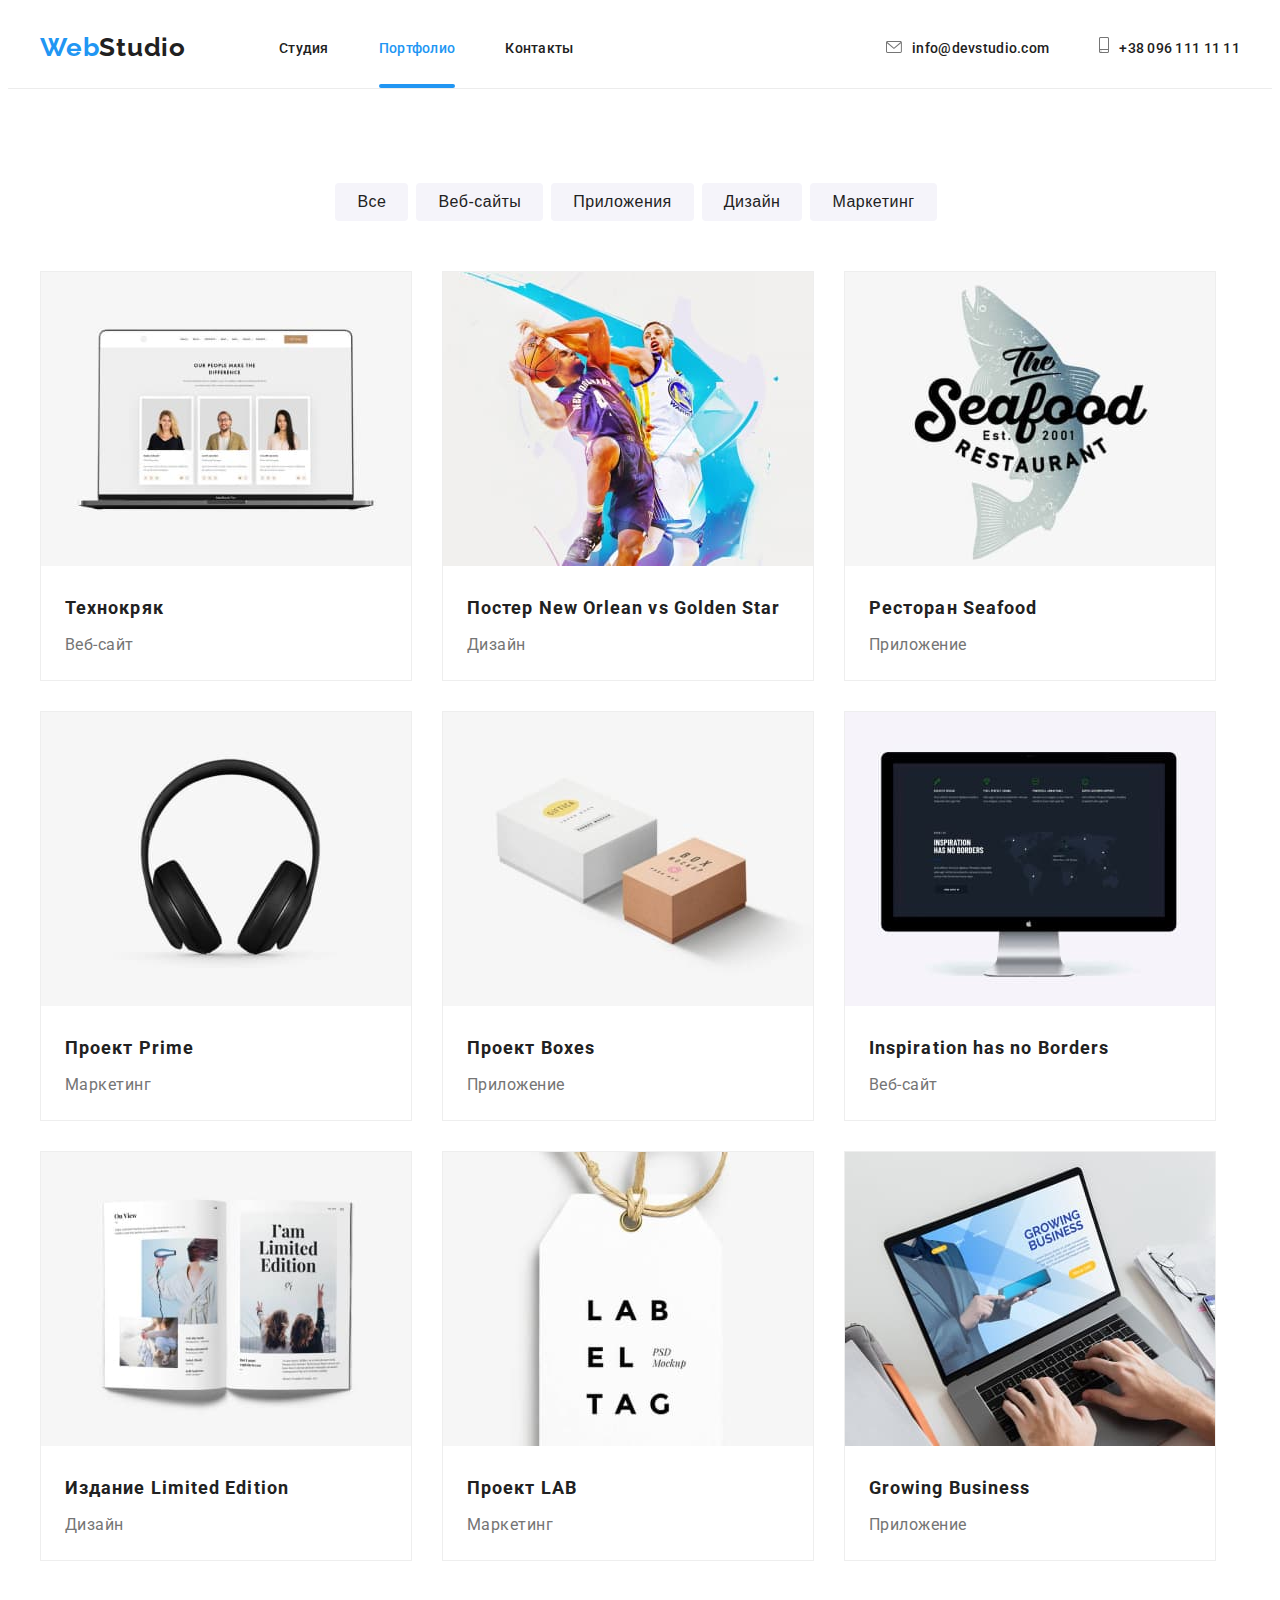
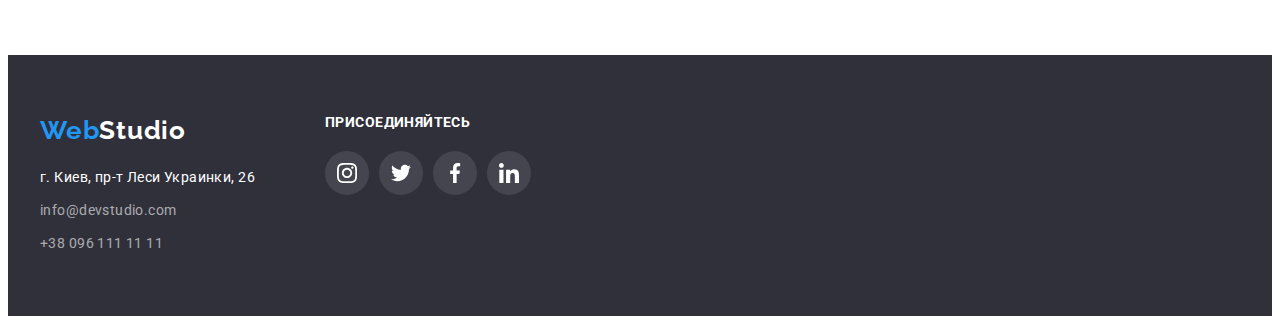
==== portfolio.html @ 15e33cc5 "homework-06" ====
<!DOCTYPE html>
<html lang="ru">

<head>
    <meta charset="UTF-8">
    <meta http-equiv="X-UA-Compatible" content="IE=edge">
    <meta name="viewport" content="width=device-width, initial-scale=1.0">
    <title>Document</title>
    <link rel="preconnect" href="https://fonts.googleapis.com">
    <link rel="preconnect" href="https://fonts.gstatic.com" crossorigin>
    <link href="https://fonts.googleapis.com/css2?family=Raleway:wght@700&family=Roboto:wght@400;500;900&display=swap"
        rel="stylesheet">
    <link rel="stylesheet" href="https://cdnjs.cloudflare.com/ajax/libs/modern-normalize/1.1.0/modern-normalize.min.css"
        integrity="sha512-wpPYUAdjBVSE4KJnH1VR1HeZfpl1ub8YT/NKx4PuQ5NmX2tKuGu6U/JRp5y+Y8XG2tV+wKQpNHVUX03MfMFn9Q=="
        crossorigin="anonymous" referrerpolicy="no-referrer" />
    <link rel="stylesheet" href="./css/styles.css">
</head>

<body>
    <header class="header">
        <div class="container header-container">
            <nav class="header-nav">
                <a class="link header-logo" lang="en" href="./"><span class="logo-accent">Web</span>Studio</a>
                <ul class="list header-list">
                    <li class="header-item"><a class="link header-link" href="./index.html">Студия</a></li>
                    <li class="header-item"><a class="link header-link current" href="./portfolio.html">Портфолио</a></li>
                    <li class="header-item"><a class="link header-link" href="">Контакты</a></li>
                </ul>
            </nav>
            <div class="header-conect">
    
                <li><a class="link header-link mail" href="mailto:info@devstudio.com"><svg class="header-link-icon"
                            width="16" height="12">
                            <use href="./image/icons.svg#icon-envelope-hover-1"></use>
                        </svg>info@devstudio.com</a></li>
                <li><a class="link header-link" href="tel:+380961111111"><svg class="header-link-icon" width="10"
                            height="16">
                            <use href="./image/icons.svg#icon-smartphone-1"></use>
                        </svg>+38 096 111 11 11</a></li>
            </div>
        </div>
    </header>
    <main>
        <section class="button">
            <div class="container">
            <h2 style="display: none;">кнопки</h2>
                <ul class="list list-btn-item">
                    <li><button type="button" class="btn-item">Все</button></li>
                    <li><button type="button" class="btn-item">Веб-сайты</button></li>
                    <li><button type="button" class="btn-item">Приложения</button></li>
                    <li><button type="button" class="btn-item">Дизайн</button></li>
                    <li><button type="button" class="btn-item">Маркетинг</button></li>
                </ul>
            </div>
        </section>
        <section class="box">
            <div class="container">
                <h2 style="display: none;">Наши работы</h2>
                <ul class="list box-list">
                    <li class="box-item">
                        <div class="box-item-wrap"><img src="./image/portfolio1img.jpg" alt="фото компьютера" width="370" height="294">
                        <p class="box-img-text">Технокряк это современная площадка распространения коронавируса.Компании используют эту платформу для цифрового шпионажа и атак на защищённые сервера конкурентов.</p>
                        </div>
                        <h3 class="box-title">Технокряк</h3>
                        <p class="box-text">Веб-сайт</p>
                    </li>
                    <li class="box-item">
                        <div class="box-item-wrap"><img src="./image/portfolio2img.jpg" alt="фото баскетболистов" width="370" height="294">
                        <p class="box-img-text">Lorem, ipsum dolor sit amet consectetur adipisicing elit. Praesentium necessitatibus corrupti aspernatur earum id eveniet voluptates error consequatur cumque unde dolorum reiciendis doloribus</p></div>
                        <h3 class="box-title">Постер New Orlean vs Golden Star</h3>
                        <p class="box-text">Дизайн</p>
                    </li>
                    <li class="box-item">
                        <div class="box-item-wrap"><img src="./image/portfolio3img.jpg" alt="логотип ресторана" width="370" height="294">
                            <p class="box-img-text">Lorem, ipsum dolor sit amet consectetur adipisicing elit. Praesentium necessitatibus
                                corrupti aspernatur earum id eveniet voluptates error consequatur cumque unde dolorum reiciendis doloribus</p>
                        </div>
                        <h3 class="box-title">Ресторан Seafood</h3>
                        <p class="box-text">Приложение</p>
                    </li>
                    <li class="box-item">
                        <div class="box-item-wrap"><img src="./image/portfolio4img.jpg" alt="фото наушников" width="370" height="294">
                            <p class="box-img-text">Lorem, ipsum dolor sit amet consectetur adipisicing elit. Praesentium necessitatibus
                                corrupti aspernatur earum id eveniet voluptates error consequatur cumque unde dolorum reiciendis doloribus</p>
                        </div>
                        <h3 class="box-title">Проект Prime</h3>
                        <p class="box-text">Маркетинг</p>
                    </li>
                    <li class="box-item">
                        <div class="box-item-wrap"><img src="./image/portfolio5img.jpg" alt="фото двух боксов" width="370" height="294">
                        <p class="box-img-text">Lorem, ipsum dolor sit amet consectetur adipisicing elit. Praesentium necessitatibus corrupti aspernatur earum id eveniet voluptates error consequatur cumque unde dolorum reiciendis doloribus</p></div>
                        <h3 class="box-title">Проект Boxes</h3>
                        <p class="box-text">Приложение</p>
                    </li>
                    <li class="box-item">
                        <div class="box-item-wrap"><img src="./image/portfolio6img.jpg" alt="фото баскетболистов" width="370" height="294">
                        <p class="box-img-text">Lorem, ipsum dolor sit amet consectetur adipisicing elit. Praesentium necessitatibus corrupti aspernatur earum id eveniet voluptates error consequatur cumque unde dolorum reiciendis doloribus</p></div>
                        <h3 class="box-title">Inspiration has no Borders</h3>
                        <p class="box-text">Веб-сайт</p>
                    </li>
                    <li class="box-item">
                        <div class="box-item-wrap"><img src="./image/portfolio7img.jpg" alt="фото баскетболистов" width="370" height="294">
                        <p class="box-img-text">Lorem, ipsum dolor sit amet consectetur adipisicing elit. Praesentium necessitatibus corrupti aspernatur earum id eveniet voluptates error consequatur cumque unde dolorum reiciendis doloribus</p></div>
                        <h3  class="box-title">Издание Limited Edition</h3>
                        <p class="box-text">Дизайн</p>
                    </li>
                    <li class="box-item">
                        <div class="box-item-wrap"><img src="./image/portfolio8img.jpg" alt="фото баскетболистов" width="370" height="294">
                        <p class="box-img-text">Lorem, ipsum dolor sit amet consectetur adipisicing elit. Praesentium necessitatibus corrupti aspernatur earum id eveniet voluptates error consequatur cumque unde dolorum reiciendis doloribus</p></div>
                        <h3 class="box-title">Проект LAB</h3>
                        <p class="box-text">Маркетинг</p>
                    </li>
                    <li class="box-item">
                        <div class="box-item-wrap"><img src="./image/portfolio9img.jpg" alt="фото баскетболистов" width="370" height="294">
                        <p class="box-img-text">Lorem, ipsum dolor sit amet consectetur adipisicing elit. Praesentium necessitatibus corrupti aspernatur earum id eveniet voluptates error consequatur cumque unde dolorum reiciendis doloribus</p></div>
                        <h3 class="box-title">Growing Business</h3>
                        <p class="box-text">Приложение</p>
                    </li>
                </ul>
            </div>
        </section>
    </main>
    <footer class="footer">
        <div class="footer-general container">
            <div class="footer-right">
                <a class="link footer-logo" lang="en" href="./"><span class="logo-accent">Web</span>Studio</a>
                <address>
                    <ul class="list footer-list">
                        <li class="footer-item">
                            <a class="link footer-address" href="https://goo.gl/maps/C4mNJaZZMFKMusJf6" target="_blank"
                                rel="noopener noreferrer">г. Киев, пр-т Леси Украинки, 26</a>
                        </li>
                        <li class="footer-item">
                            <a class="link footer-link" href="mailto:info@devstudio.com">info@devstudio.com</a>
                        </li>
                        <li class="footer-item">
                            <a class="link footer-link" href="tel:+380961111111">+38 096 111 11 11</a>
                        </li>
                    </ul>
                </address>
            </div>
            <div class="add-icon">
                <h2 class="add">присоединяйтесь</h2>
                <ul class="add-social-list list">
                    <li class="add-social-item">
                        <a href="" class="add-social-link"><svg class="add-social-icon" width="20" height="20">
                                <use href="./image/icons.svg#icon-instagram-2-1"></use>
                            </svg></a>
                    </li>
                    <li class="add-social-item">
                        <a href="" class="add-social-link"><svg class="add-social-icon" width="20" height="20">
                                <use href="./image/icons.svg#icon-twitter-1-1"></use>
                            </svg></a>
                    </li>
                    <li class="add-social-item">
                        <a href="" class="add-social-link"><svg class="add-social-icon" width="20" height="20">
                                <use href="./image/icons.svg#icon-facebook-1-1"></use>
                            </svg></a>
                    </li>
                    <li class="add-social-item">
                        <a href="" class="add-social-link"><svg class="add-social-icon" width="20" height="20">
                                <use href="./image/icons.svg#icon-linkedin-1-1"></use>
                            </svg></a>
                    </li>
                </ul>
            </div>
        </div>
    </footer>
    </body>
    
    </html>
---- css/styles.css ----
:root {
  --header-color: #212121;
  --accent-color: #2196f3;
  --white-title-color: #ffffff;
  --black-title-color: #212121;
  --text-color: #757575;
  --button-color: #f5f4fa;
}

body {
  font-family: "Roboto", sans-serif;
  font-weight: normal;
  letter-spacing: 0.03em;
  color: var(--text-color);
}

p,
h1,
h2,
h3,
h4,
h5,
h6 {
  margin: 0;
}

ul,
ol {
  margin: 0;
  padding: 0;
}

.list {
  list-style: none;
}

.link {
  text-decoration: none;
}

.header-conect {
  list-style: none;
}

address {
  font-style: normal;
}

.button {
  cursor: pointer;
  border: none;
}

.btn-item {
  cursor: pointer;
  border: none;
}

.hero-btn {
  cursor: pointer;
  border: none;
}

element.style {
  display: none;
}

.visually-hidden {
  /* position: absolute;
  white-space: nowrap;
  width: 1px;
  height: 1px;
  overflow: hidden;
  border: 0;
  padding: 0;
  clip: rect(0 0 0 0);
  clip-path: inset(50%);
  margin: -1px; */
}

.container {
  width: 1200px;
  padding-left: 15px;
  padding-right: 15px;
  margin: 0 auto;
  /* outline: 2px solid red; */
}
/*-----------LOGo----------*/

.logo-accent {
  font-family: "Raleway", sans-serif;
  font-style: normal;
  font-weight: bold;
  font-size: 26px;
  line-height: 1.19;
  letter-spacing: 0.03em;
  color: var(--accent-color);
}
/* -----------------heder logo---------------- */
.header-logo {
  font-family: "Raleway", sans-serif;
  font-style: normal;
  font-weight: bold;
  font-size: 26px;
  line-height: 1.19;
  letter-spacing: 0.03em;
  color: var(--header-color);
  margin-right: 93px;
}

/*--------header-link-------------*/
.header {
  background: #ffffff;
  padding-top: 24px;
  padding-bottom: 25px;
  border-bottom: 1px solid #ececec;
}

.header-container {
  display: flex;
  align-items: center;
}

.header-nav {
  display: flex;
  align-items: center;
}
.header-list {
  display: flex;
  align-items: center;
}
.header-item {
  margin-right: 50px;
}

.header-conect {
  display: flex;
  align-items: center;
  margin-left: auto;
}

.header-link {
  font-weight: 500;
  font-size: 14px;
  line-height: 1.14;
  letter-spacing: 0.02em;
  color: var(--header-color);
  transition-property: color;
  transition-duration: 250ms;
  transition-timing-function: cubic-bezier(0.4, 0, 0.2, 1);
}

.header-link-icon {
  margin-right: 10px;
  fill: #757575;
  align-items: center;
  transition-property: fill;
  transition-duration: 250ms;
  transition-timing-function: cubic-bezier(0.4, 0, 0.2, 1);
}

.header-link-icon:hover,
.header-link-icon:focus {
  fill: var(--accent-color);
}

.mail {
  margin-right: 50px;
}

.header-link:hover,
.header-link:focus {
  color: var(--accent-color);
}

.header-link:hover .header-link-icon,
.header-link:focus .header-link-icon {
  fill: var(--accent-color);
}

.header-list .link .current {
  color: var(--accent-color);
}

.current {
  color: var(--accent-color);
  position: relative;
}

.current::after {
  content: "";
  width: 100%;
  height: 4px;
  background: #2196f3;
  border-radius: 2px;
  position: absolute;
  left: 0;
  bottom: -32.5px;
}

/*-------------HERo-------------*/

.hero {
  background-color: #2f303a;
  padding-top: 200px;
  padding-bottom: 200px;
  max-width: 1600px;
  height: 600px;
  margin: 0 auto;
  background-image: linear-gradient(
      rgba(47, 48, 58, 0.4),
      rgba(47, 48, 58, 0.4)
    ),
    url("../image/herogb.jpg");
  background-repeat: no-repeat;
  background-position: cover;
  background-size: cover;
}

.hero-title {
  font-weight: 900;
  font-size: 44px;
  line-height: 1.36;
  text-align: center;
  letter-spacing: 0.06em;
  text-transform: uppercase;
  color: #ffffff;
  margin-bottom: 30px;
}

.hero-btn {
  font-weight: 700;
  font-size: 16px;
  line-height: 1.87;
  display: flex;
  align-items: center;
  text-align: center;
  justify-content: center;
  letter-spacing: 0.06em;
  color: #ffffff;
  margin-left: auto;
  margin-right: auto;
  padding: 10px 32px;
  text-align: center;
}

.hero-btn {
  background: var(--accent-color);
  border-radius: 4px;
}

/*-------------about-------------*/

.about {
  padding-top: 94px;
  padding-bottom: 94px;
}

.about-title {
  font-weight: 700;
  font-size: 14px;
  line-height: 1.14;
  letter-spacing: 0.03em;
  text-transform: uppercase;
  color: var(--header-color);
  margin-bottom: 10px;
}

.about-after-title {
  font-weight: 400;
  font-size: 14px;
  line-height: 1.71;
  letter-spacing: 0.03em;
  color: var(--text-color);
}

.about-list {
  display: flex;
}

.about-item-list {
  width: 270px;
  height: 120px;
  background-color: #f5f4fa;
  display: flex;
  justify-content: center;
  align-items: center;
  border-radius: 4%;
  margin-bottom: 30px;
}
.about-item {
  width: 270px;
  margin-right: 30px;
  /* margin-bottom: 94px; */
}

.about-item:nth-child(4n) {
  margin-right: 0;
}

/*-------------section-------------*/
.section {
  padding-bottom: 94px;
}

.section-title {
  font-weight: 700;
  font-size: 36px;
  line-height: 1.16;
  text-align: center;
  letter-spacing: 0.03em;
  color: var(--header-color);
  margin-bottom: 50px;
}

.section-list {
  display: flex;
}

.section-item {
  width: 370px;
  margin-right: 30px;
}

.section-item-wrap {
  position: relative;
  height: 294px;
}
.section-item-text {
  position: absolute;
  font-weight: 700;
  font-size: 14px;
  line-height: 1.15;
  text-align: center;
  background: rgba(47, 48, 58, 0.8);
  color: var(--white-title-color);
  padding: 27px;
  text-align: center;
  height: 70px;
  width: 100%;
  bottom: 0;
  text-transform: uppercase;
}
/*-------------aside-------------*/
.aside {
  padding-top: 94px;
  padding-bottom: 94px;
  background: #f5f4fa;
}

.aside-title {
  font-weight: 700;
  font-size: 36px;
  line-height: 1.17;
  text-align: center;
  letter-spacing: 0.03em;
  color: var(--header-color);
  padding-bottom: 50px;
}

.aside-list {
  display: flex;
  width: 270px;
  height: 428px;
}
.aside-social-list {
  display: flex;
  justify-content: center;
}

.aside-social-item + .aside-social-item {
  margin-left: 10px;
}

.aside-icon {
  padding-bottom: 30px;
}

.aside-social-link {
  width: 44px;
  height: 44px;
  background-color: #ffffff;
  display: flex;
  justify-content: center;
  align-items: center;
  border-radius: 50%;
  transition-property: background-color;
  transition-duration: 250ms;
  transition-timing-function: cubic-bezier(0.4, 0, 0.2, 1);
}

.aside-social-icon {
  fill: #afb1b8;
  transition-property: fill;
  transition-duration: 250ms;
  transition-timing-function: cubic-bezier(0.4, 0, 0.2, 1);
}

.aside-social-link:hover,
.aside-social-link:focus {
  background-color: var(--accent-color);
}

.aside-social-link:hover .aside-social-icon,
.aside-social-link:focus .aside-social-icon {
  fill: #ffffff;
}

.aside-after-title {
  font-weight: 500;
  font-size: 16px;
  line-height: 1.19;
  text-align: center;
  letter-spacing: 0.03em;
  color: var(--header-color);
  margin-top: 30px;
  margin-bottom: 10px;
}

.aside-pre-title {
  width: 270px;
  margin-right: 30px;
  background: #ffffff;
  box-shadow: 0px 1px 3px rgba(0, 0, 0, 0.12), 0px 1px 1px rgba(0, 0, 0, 0.14),
    0px 2px 1px rgba(0, 0, 0, 0.2);
  border-radius: 0px 0px 4px 4px;
}

.aside-pre-title:nth-child(4n) {
  margin-right: 0;
}

.aside-text {
  font-weight: 400;
  font-size: 16px;
  line-height: 1.19;
  text-align: center;
  letter-spacing: 0.03em;
  color: var(--text-color);
  padding-bottom: 16px;
}

/* ------------ customer-------------- */
.customers {
  background-color: #ffffff;
  padding-top: 94px;
  padding-bottom: 94px;
}

.customers-title {
  font-family: Roboto;
  font-style: normal;
  font-weight: 700;
  font-size: 36px;
  line-height: 1.16;
  text-align: center;
  color: #212121;
  margin-bottom: 50px;
}

.customers-social-list {
  display: flex;
  justify-content: center;
}

.customers-social-item + .customers-social-item {
  margin-left: 30px;
}

.customers-social-link {
  width: 170px;
  height: 92px;
  background-color: #ffffff;
  display: flex;
  justify-content: center;
  align-items: center;
  border: 1px solid #afb1b8;
  border-radius: 4%;
  transition-property: background-color;
  transition-duration: 250ms;
  transition-timing-function: cubic-bezier(0.4, 0, 0.2, 1);
}

.customers-social-icon {
  fill: #afb1b8;
  transition-property: fill;
  transition-duration: 250ms;
  transition-timing-function: cubic-bezier(0.4, 0, 0.2, 1);
}

.customers-social-link:hover,
.customers-social-link:focus {
  border: 1px solid var(--accent-color);
}

.customers-social-link:hover .customers-social-icon,
.customers-social-link:focus .customers-social-icon {
  fill: var(--accent-color);
}
/*--------------footer--------*/

.footer {
  padding-top: 60px;
  padding-bottom: 60px;
  background: #2f303a;
}

.footer-general {
  display: flex;
}

.footer-logo {
  display: flex;
  font-family: "Raleway", sans-serif;
  font-style: normal;
  font-weight: 700;
  font-size: 26px;
  line-height: 1.19;
  letter-spacing: 0.03em;
  color: var(--white-title-color);
  margin-bottom: 20px;
}

.footer-item {
  margin-bottom: 9px;
}

.footer-item:last-child {
  margin-bottom: 0;
}

.footer-address {
  font-weight: normal;
  font-size: 14px;
  line-height: 1.71;
  letter-spacing: 0.03em;
  color: #ffffff;
  transition-property: color;
  transition-duration: 250ms;
  transition-timing-function: cubic-bezier(0.4, 0, 0.2, 1);
}

.footer-link {
  font-weight: 400;
  font-size: 14px;
  line-height: 1.71;
  letter-spacing: 0.03em;
  color: rgba(255, 255, 255, 0.6);
  transition-property: color;
  transition-duration: 250ms;
  transition-timing-function: cubic-bezier(0.4, 0, 0.2, 1);
}

.logo-accent {
  font-family: "Raleway", sans-serif;
  font-style: normal;
  font-weight: 700;
  font-size: 26px;
  line-height: 1.19;
  letter-spacing: 0.03em;
  color: var(--accent-color);
}

.footer-link:hover,
.footer-link:focus,
.footer-address:hover,
.footer-address:focus {
  color: var(--accent-color);
}

.add {
  font-family: Roboto;
  font-style: normal;
  font-weight: 700;
  font-size: 14px;
  line-height: 1.14;
  letter-spacing: 0.03em;
  color: #ffffff;
}
.add {
  margin-bottom: 20px;
  text-transform: uppercase;
}

.add-icon {
  padding-bottom: 30px;
  margin-left: 70px;
}

.add-social-list {
  display: flex;
}

.add-social-item + .add-social-item {
  margin-left: 10px;
}

.add-social-link {
  width: 44px;
  height: 44px;
  background-color: rgba(255, 255, 255, 0.1);
  display: flex;
  justify-content: center;
  align-items: center;
  border-radius: 50%;
  transition-property: background-color;
  transition-duration: 250ms;
  transition-timing-function: cubic-bezier(0.4, 0, 0.2, 1);
}
.add-social-icon {
  fill: #ffffff;
  transition-property: fill;
  transition-duration: 250ms;
  transition-timing-function: cubic-bezier(0.4, 0, 0.2, 1);
}

.add-social-link:hover,
.add-social-link:focus {
  background-color: var(--accent-color);
}

.add-social-link:hover .add-social-icon,
.add-social-link:focus .add-social-icon {
  fill: #ffffff;
}

/*----------------------portfolio-----------------*/
.button {
  padding-top: 94px;
  padding-bottom: 50px;
}

.btn-item:hover,
.btn-item:focus {
  color: var(--button-color);
  background-color: var(--accent-color);
  box-shadow: 0px 3px 1px rgba(0, 0, 0, 0.1), 0px 1px 2px rgba(0, 0, 0, 0.08),
    0px 2px 2px rgba(0, 0, 0, 0.12);
}

.list-btn-item {
  display: flex;
  justify-content: center;
  margin-left: auto;
  margin-right: auto;
}

.btn-item {
  font-weight: 500;
  font-size: 16px;
  line-height: calc(16 / 26);
  text-align: center;
  letter-spacing: 0.03em;
  color: var(--header-color);
  transition-property: color;
  transition-property: background-color;
  transition-duration: 250ms;
  transition-timing-function: cubic-bezier(0.4, 0, 0.2, 1);
}

.btn-item {
  display: inline-block;
  margin-right: 8px;
  background-color: var(--button-color);
  border-radius: 4px;
  padding: 6px 22px;
  min-width: 73px;
  min-height: 38px;
  justify-content: center;
}

.box {
  padding-bottom: 94px;
}

.box-text {
  font-weight: 400;
  font-size: 16px;
  line-height: 30px;
  letter-spacing: 0.03em;
  color: var(--text-color);
  margin-bottom: 20px;
}
.box-title {
  margin-top: 20px;
  margin-bottom: 4px;
}

.box-title {
  font-weight: 700;
  font-size: 18px;
  line-height: calc(36 / 18);
  letter-spacing: 0.06em;
  color: var(--header-color);
}

.box-list {
  display: flex;
  flex-wrap: wrap;
}

.box-item {
  width: 370px;
  margin-right: 30px;
  margin-bottom: 30px;
  border: 1px solid #eeeeee;
  cursor: pointer;
  transition-property: box-shadow;
  transition-duration: 250ms;
  transition-timing-function: cubic-bezier(0.4, 0, 0.2, 1);
}

.box-item:hover .box-img-text {
  transform: translateY(0);
}

.box-item-wrap {
  position: relative;
  overflow: hidden;
}

.box-img-text {
  position: absolute;
  top: 0;
  left: 0;
  font-weight: 400;
  font-size: 18px;
  line-height: 1.56;
  letter-spacing: 0.03em;
  background: rgba(33, 150, 243, 0.9);
  color: var(--white-title-color);
  padding: 63px 24px;
  height: 100%;
  transform: translateY(101%);
  transition: transform 250ms linear;
}

.box-item:hover,
.box-item:focus {
  box-shadow: 0px 1px 1px rgba(0, 0, 0, 0.12), 0px 4px 4px rgba(0, 0, 0, 0.06),
    1px 4px 6px rgba(0, 0, 0, 0.16);
}

.box-item:nth-child(3n) {
  margin-right: 0;
}

.box-item:nth-last-child(-n + 3) {
  margin-bottom: 0;
}

.box-title {
  margin-left: 24px;
}

.box-text {
  margin-left: 24px;
}

/* -----------backdrop------- */

.backdrop {
  position: fixed;
  top: 0;
  width: 100vw;
  height: 100vh;
  background-color: rgba(0, 0, 0, 0.2);
}

.modal {
  width: 528px;
  height: 581px;
  background-color: #fff;
  border-radius: 4px;
  position: absolute;
  top: 50%;
  left: 50%;
  transform: translate(-50%, -50%);
}

.modal-close {
  width: 30px;
  height: 30px;
  display: flex;
  align-items: center;
  justify-content: center;
  position: absolute;
  top: 8px;
  right: 8px;
  background-color: #ffffff;
  border: 1px solid rgba(0, 0, 0, 0.1);
  border-radius: 50%;
  cursor: pointer;
}

.is-hidden {
  opacity: 0;
  pointer-events: none;
  visibility: hidden;
}
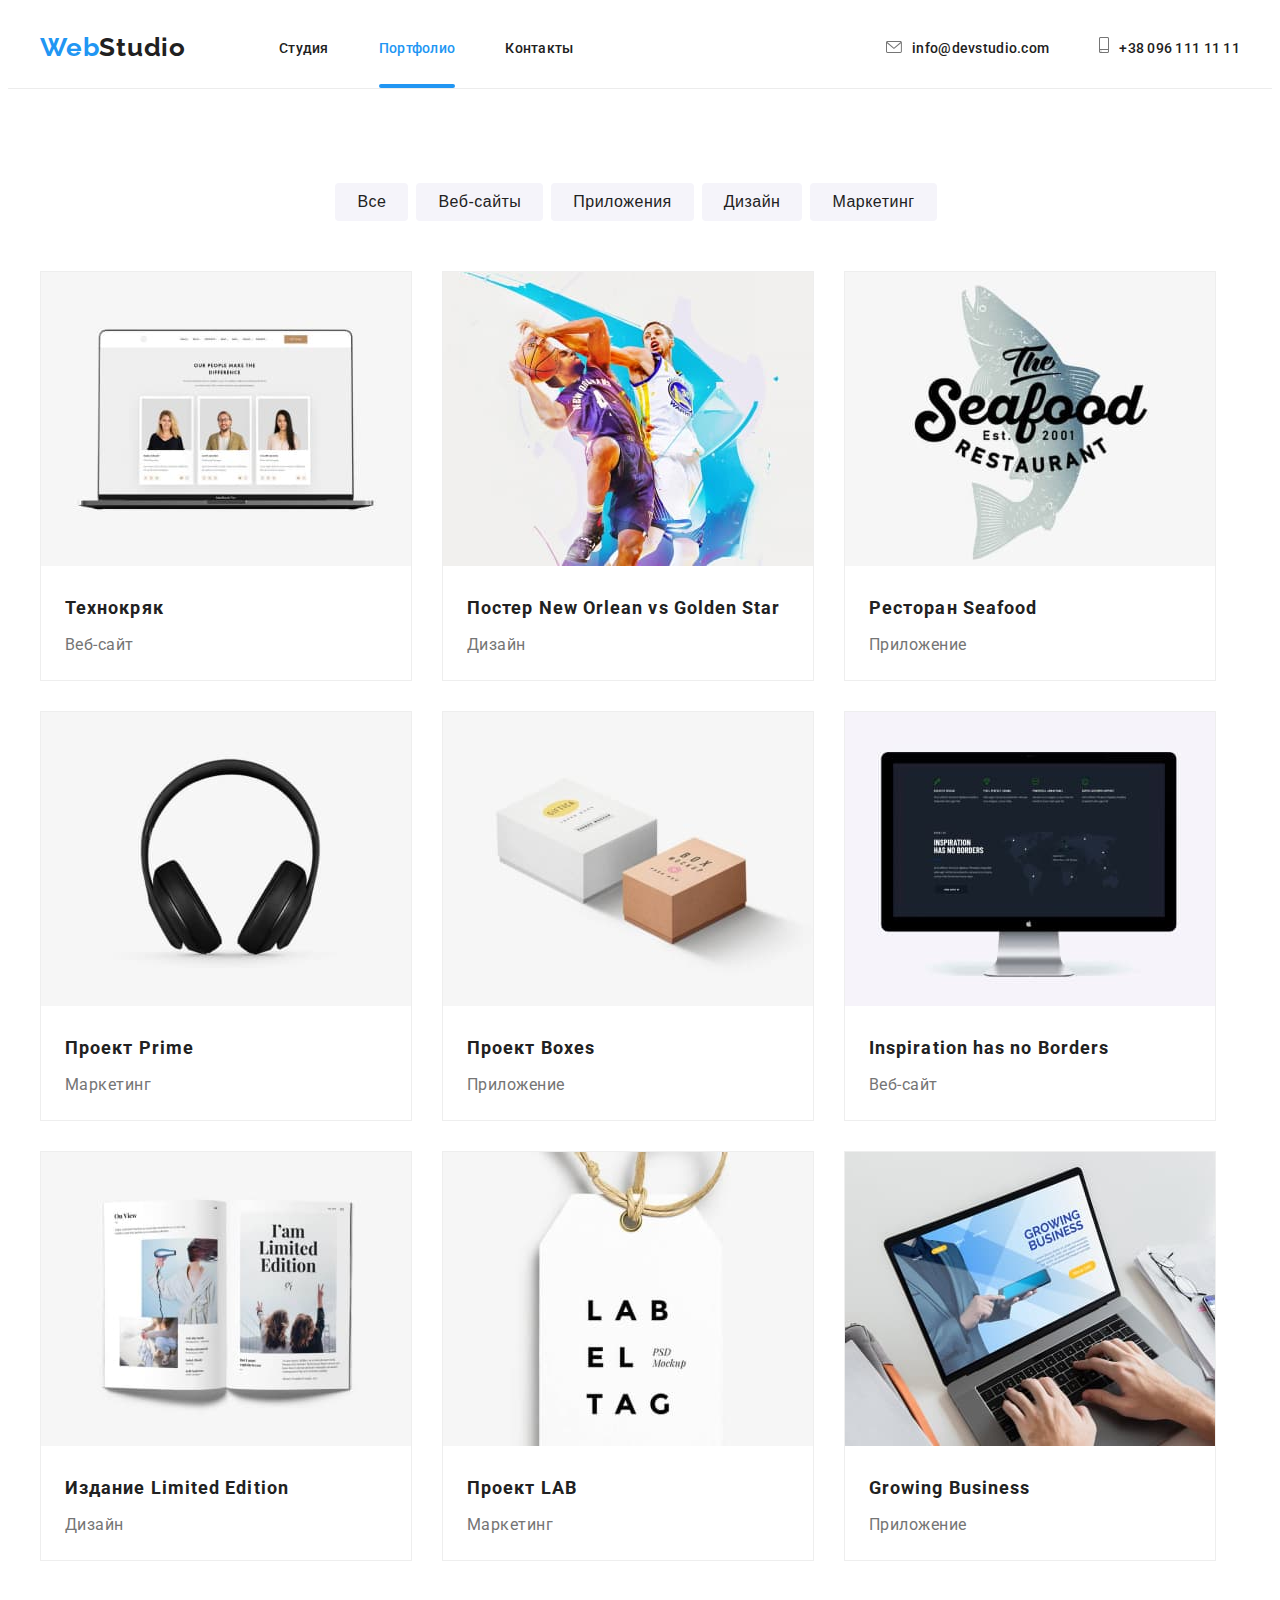
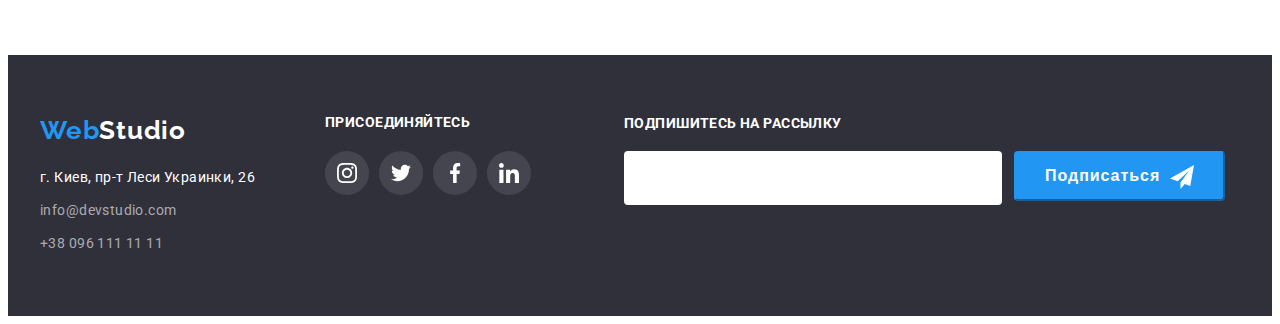
==== commit beaa25c2: "homework 6" ====
--- a/portfolio.html
+++ b/portfolio.html
@@ -120,52 +120,64 @@
             </div>
         </section>
     </main>
-    <footer class="footer">
-        <div class="footer-general container">
-            <div class="footer-right">
-                <a class="link footer-logo" lang="en" href="./"><span class="logo-accent">Web</span>Studio</a>
-                <address>
-                    <ul class="list footer-list">
-                        <li class="footer-item">
-                            <a class="link footer-address" href="https://goo.gl/maps/C4mNJaZZMFKMusJf6" target="_blank"
-                                rel="noopener noreferrer">г. Киев, пр-т Леси Украинки, 26</a>
+        <footer class="footer">
+            <div class="footer-general container">
+                <div class="footer-right">
+                    <a class="link footer-logo" lang="en" href="./"><span class="logo-accent">Web</span>Studio</a>
+                    <address>
+                        <ul class="list footer-list">
+                            <li class="footer-item">
+                                <a class="link footer-address" href="https://goo.gl/maps/C4mNJaZZMFKMusJf6" target="_blank"
+                                    rel="noopener noreferrer">г. Киев, пр-т Леси Украинки, 26</a>
+                            </li>
+                            <li class="footer-item">
+                                <a class="link footer-link" href="mailto:info@devstudio.com">info@devstudio.com</a>
+                            </li>
+                            <li class="footer-item">
+                                <a class="link footer-link" href="tel:+380961111111">+38 096 111 11 11</a>
+                            </li>
+                        </ul>
+                    </address>
+                </div>
+                <div class="add-icon">
+                    <h2 class="add">присоединяйтесь</h2>
+                    <ul class="add-social-list list">
+                        <li class="add-social-item">
+                            <a href="" class="add-social-link"><svg class="add-social-icon" width="20" height="20">
+                                    <use href="./image/icons.svg#icon-instagram-2-1"></use>
+                                </svg></a>
                         </li>
-                        <li class="footer-item">
-                            <a class="link footer-link" href="mailto:info@devstudio.com">info@devstudio.com</a>
+                        <li class="add-social-item">
+                            <a href="" class="add-social-link"><svg class="add-social-icon" width="20" height="20">
+                                    <use href="./image/icons.svg#icon-twitter-1-1"></use>
+                                </svg></a>
                         </li>
-                        <li class="footer-item">
-                            <a class="link footer-link" href="tel:+380961111111">+38 096 111 11 11</a>
+                        <li class="add-social-item">
+                            <a href="" class="add-social-link"><svg class="add-social-icon" width="20" height="20">
+                                    <use href="./image/icons.svg#icon-facebook-1-1"></use>
+                                </svg></a>
+                        </li>
+                        <li class="add-social-item">
+                            <a href="" class="add-social-link"><svg class="add-social-icon" width="20" height="20">
+                                    <use href="./image/icons.svg#icon-linkedin-1-1"></use>
+                                </svg></a>
                         </li>
                     </ul>
-                </address>
+                </div>
+                <div class="footer-subscribe">
+                    <p class="footer-title">Подпишитесь на рассылку</p>
+                    <form>
+                        <div class="footer-form-field">
+                            <input type="email" class="footer-form-input" name="footer-email" placeholder="E-mail" required />
+                            <button type="submit" class="footer-submit-btn">Подписаться<span><svg class="footer-submit-icon"
+                                        width="24" height="24">
+                                        <use href="./image/icons.svg#icon-icon-send-1"></use>
+                                    </svg></span></button>
+                        </div>
+                    </form>
+                </div>
             </div>
-            <div class="add-icon">
-                <h2 class="add">присоединяйтесь</h2>
-                <ul class="add-social-list list">
-                    <li class="add-social-item">
-                        <a href="" class="add-social-link"><svg class="add-social-icon" width="20" height="20">
-                                <use href="./image/icons.svg#icon-instagram-2-1"></use>
-                            </svg></a>
-                    </li>
-                    <li class="add-social-item">
-                        <a href="" class="add-social-link"><svg class="add-social-icon" width="20" height="20">
-                                <use href="./image/icons.svg#icon-twitter-1-1"></use>
-                            </svg></a>
-                    </li>
-                    <li class="add-social-item">
-                        <a href="" class="add-social-link"><svg class="add-social-icon" width="20" height="20">
-                                <use href="./image/icons.svg#icon-facebook-1-1"></use>
-                            </svg></a>
-                    </li>
-                    <li class="add-social-item">
-                        <a href="" class="add-social-link"><svg class="add-social-icon" width="20" height="20">
-                                <use href="./image/icons.svg#icon-linkedin-1-1"></use>
-                            </svg></a>
-                    </li>
-                </ul>
-            </div>
-        </div>
-    </footer>
+        </footer>
     </body>
     
     </html>--- a/css/styles.css
+++ b/css/styles.css
@@ -66,7 +66,7 @@
 }
 
 .visually-hidden {
-  /* position: absolute;
+  position: absolute;
   white-space: nowrap;
   width: 1px;
   height: 1px;
@@ -75,7 +75,7 @@
   padding: 0;
   clip: rect(0 0 0 0);
   clip-path: inset(50%);
-  margin: -1px; */
+  margin: -1px;
 }
 
 .container {
@@ -231,7 +231,7 @@
 .hero-btn {
   font-weight: 700;
   font-size: 16px;
-  line-height: 1.87;
+  line-height: 1.88;
   display: flex;
   align-items: center;
   text-align: center;
@@ -241,7 +241,6 @@
   margin-left: auto;
   margin-right: auto;
   padding: 10px 32px;
-  text-align: center;
 }
 
 .hero-btn {
@@ -622,6 +621,78 @@
 .add-social-link:hover .add-social-icon,
 .add-social-link:focus .add-social-icon {
   fill: #ffffff;
+}
+
+/* ----footer subscribe--------- */
+.footer-subscribe {
+  margin-left: 93px;
+}
+
+.footer-title {
+  font-weight: 700;
+  font-size: 14px;
+  line-height: calc(16 / 14);
+  letter-spacing: 0.03em;
+  text-transform: uppercase;
+  color: #ffffff;
+  margin-bottom: 20px;
+}
+
+.footer-form-input {
+  width: 358px;
+  height: 50px;
+  border: 1px solid rgba(255, 255, 255, 0.3);
+  border-radius: 4px;
+  padding-left: 16px;
+  font-weight: 400;
+  font-size: 16px;
+  line-height: 1.25;
+  letter-spacing: 0.03em;
+  background: tr;
+}
+
+.footer-form-input:hover,
+.footer-form-input:focus {
+  border-color: var(--accent-color);
+}
+
+.footer-form-field {
+  display: flex;
+  justify-content: center;
+}
+
+.footer-form-input::placeholder {
+  color: rgba(255, 255, 255, 0.6);
+}
+
+.footer-submit-btn {
+  display: flex;
+  align-items: center;
+  text-align: center;
+  min-width: 200px;
+  height: 50px;
+  font-weight: 700;
+  font-size: 16px;
+  line-height: 1.88;
+  letter-spacing: 0.06em;
+  color: #ffffff;
+  margin-left: 12px;
+  padding: 10px 29px;
+  border-color: var(--accent-color);
+}
+
+.footer-submit-btn {
+  background: var(--accent-color);
+  border-radius: 4px;
+}
+
+.footer-submit-btn {
+  cursor: pointer;
+}
+
+.footer-submit-icon {
+  margin-left: 10px;
+  margin-top: 12px;
 }
 
 /*----------------------portfolio-----------------*/
@@ -758,7 +829,6 @@
 }
 
 /* -----------backdrop------- */
-
 .backdrop {
   position: fixed;
   top: 0;
@@ -776,6 +846,7 @@
   top: 50%;
   left: 50%;
   transform: translate(-50%, -50%);
+  padding: 40px;
 }
 
 .modal-close {
@@ -790,7 +861,14 @@
   background-color: #ffffff;
   border: 1px solid rgba(0, 0, 0, 0.1);
   border-radius: 50%;
+  transition-duration: 250ms;
+  transition-timing-function: cubic-bezier(0.4, 0, 0.2, 1);
+}
+
+.modal-close:hover,
+.form-input:focus {
   cursor: pointer;
+  fill: #2196f3;
 }
 
 .is-hidden {
@@ -798,3 +876,159 @@
   pointer-events: none;
   visibility: hidden;
 }
+
+.modal-title {
+  font-weight: 700;
+  font-size: 20px;
+  line-height: calc(23 / 20);
+  text-align: center;
+  letter-spacing: 0.03em;
+  color: #212121;
+  margin-bottom: 10px;
+}
+
+.form-field {
+  margin-bottom: 10px;
+}
+
+.form-input {
+  width: 100%;
+  height: 40px;
+  border: 1px solid rgba(33, 33, 33, 0.2);
+  border-radius: 4px;
+  padding-left: 30px;
+  transition-property: border-color;
+  transition-duration: 250ms;
+  transition-timing-function: cubic-bezier(0.4, 0, 0.2, 1);
+}
+
+.form-input:hover,
+.form-input:focus {
+  border-color: #2196f3;
+}
+
+.form-input:focus + .input-icon {
+  fill: var(--accent-color);
+}
+
+.form-input::placeholder {
+  font-weight: 400;
+  font-size: 12px;
+  line-height: calc(14 / 12);
+  letter-spacing: 0.01em;
+  color: #757575;
+}
+
+.form-text::placeholder {
+  font-weight: 400;
+  font-size: 14px;
+  line-height: 1.15;
+  letter-spacing: 0.01em;
+  color: rgba(117, 117, 117, 0.5);
+  transition-property: border-color;
+  transition-duration: 250ms;
+  transition-timing-function: cubic-bezier(0.4, 0, 0.2, 1);
+}
+
+.form-text:hover,
+.form-text:focus {
+  border-color: #2196f3;
+}
+.input-text {
+  font-weight: 400;
+  font-size: 12px;
+  line-height: calc(14 / 12);
+  letter-spacing: 0.01em;
+  color: #757575;
+  display: block;
+  margin-bottom: 4px;
+}
+
+.input-wrap {
+  position: relative;
+}
+
+.input-icon {
+  position: absolute;
+  left: 12px;
+  top: 50%;
+  transform: translatey(-50%);
+  transition-property: fill;
+  transition-duration: 250ms;
+  transition-timing-function: cubic-bezier(0.4, 0, 0.2, 1);
+}
+.form-text {
+  width: 100%;
+  height: 120px;
+  border: 1px solid rgba(33, 33, 33, 0.2);
+  border-radius: 4px;
+  padding: 12px 16px;
+  resize: none;
+}
+
+.check-text {
+  font-weight: normal;
+  font-size: 14px;
+  line-height: 1.71;
+  letter-spacing: 0.03em;
+  color: #757575;
+  display: flex;
+  align-items: center;
+}
+
+.check-text span {
+  width: 16px;
+  height: 15px;
+  border: 2px solid #212121;
+  border-radius: 4px;
+  margin-right: 8.38px;
+  display: flex;
+  align-items: center;
+  justify-content: center;
+}
+
+.policy-icon {
+  fill: transparent;
+}
+.policy-check:checked + .check-text span {
+  border: none;
+  background-color: var(--accent-color);
+}
+
+.policy-check:checked + .check-text .policy-icon {
+  fill: white;
+}
+
+.policy-agreement {
+  color: var(--accent-color);
+  padding-left: 3px;
+}
+
+.submit-btn {
+  width: 200px;
+  height: 50px;
+  font-weight: 700;
+  font-size: 16px;
+  line-height: 1.88;
+  display: flex;
+  align-items: center;
+  text-align: center;
+  justify-content: center;
+  letter-spacing: 0.06em;
+  color: #ffffff;
+  margin-top: 30px;
+  margin-left: auto;
+  margin-right: auto;
+  padding-top: 10px;
+  padding-bottom: 10px;
+}
+
+.submit-btn {
+  background: var(--accent-color);
+  border-radius: 4px;
+}
+
+.submit-btn {
+  cursor: pointer;
+  border: none;
+}
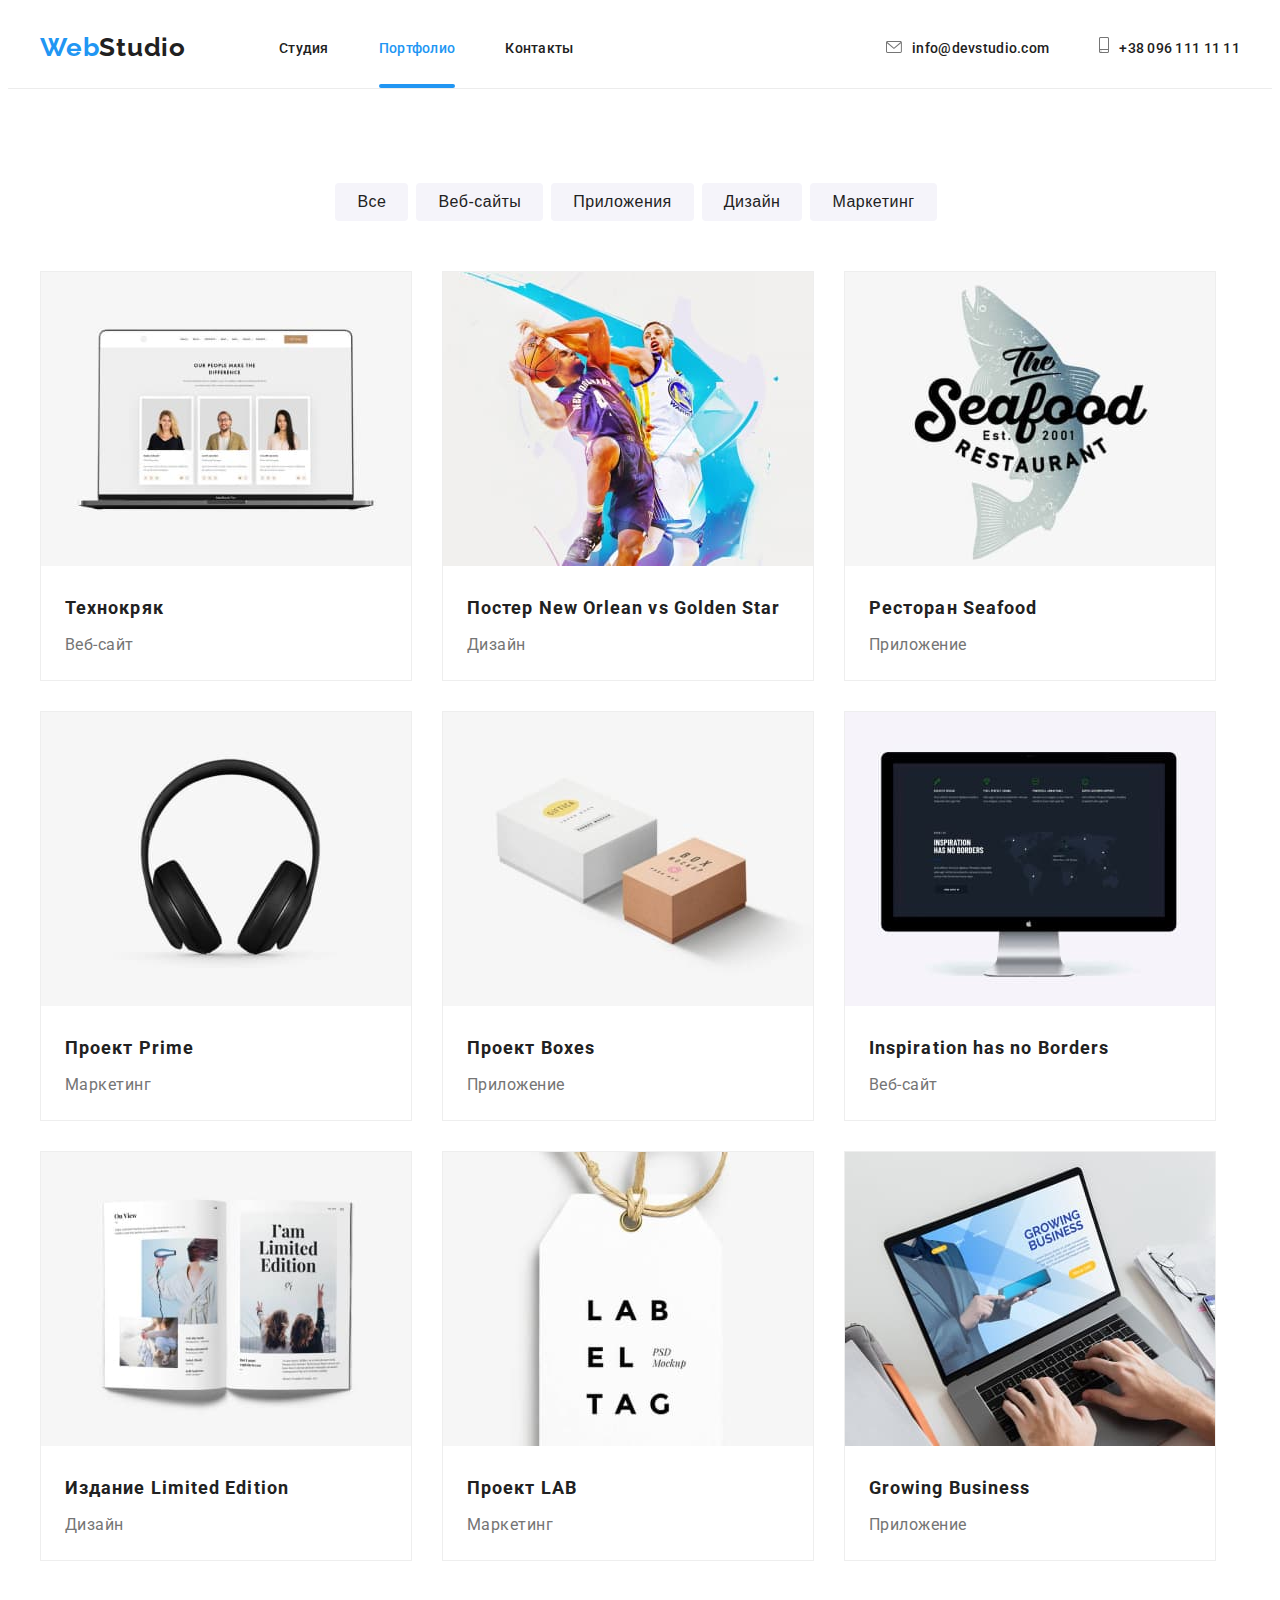
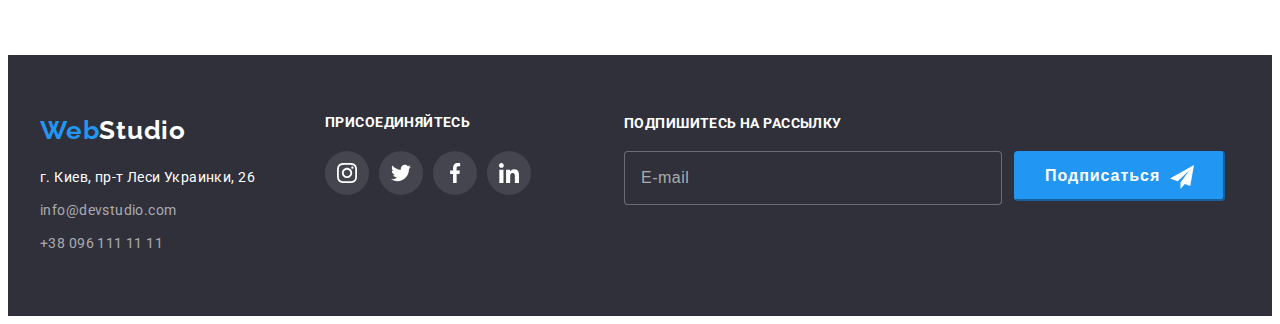
==== commit 11d8e198: "making corrections" ====
--- a/portfolio.html
+++ b/portfolio.html
@@ -27,8 +27,7 @@
                     <li class="header-item"><a class="link header-link" href="">Контакты</a></li>
                 </ul>
             </nav>
-            <div class="header-conect">
-    
+            <ul class="header-conect">
                 <li><a class="link header-link mail" href="mailto:info@devstudio.com"><svg class="header-link-icon"
                             width="16" height="12">
                             <use href="./image/icons.svg#icon-envelope-hover-1"></use>
@@ -37,7 +36,7 @@
                             height="16">
                             <use href="./image/icons.svg#icon-smartphone-1"></use>
                         </svg>+38 096 111 11 11</a></li>
-            </div>
+            </ul>
         </div>
     </header>
     <main>
--- a/css/styles.css
+++ b/css/styles.css
@@ -648,7 +648,7 @@
   font-size: 16px;
   line-height: 1.25;
   letter-spacing: 0.03em;
-  background: tr;
+  background: #2f303a;
 }
 
 .footer-form-input:hover,
@@ -858,6 +858,7 @@
   position: absolute;
   top: 8px;
   right: 8px;
+  outline: none;
   background-color: #ffffff;
   border: 1px solid rgba(0, 0, 0, 0.1);
   border-radius: 50%;
@@ -889,6 +890,7 @@
 
 .form-field {
   margin-bottom: 10px;
+
 }
 
 .form-input {
@@ -896,10 +898,15 @@
   height: 40px;
   border: 1px solid rgba(33, 33, 33, 0.2);
   border-radius: 4px;
-  padding-left: 30px;
+  padding-left: 42px;
   transition-property: border-color;
   transition-duration: 250ms;
   transition-timing-function: cubic-bezier(0.4, 0, 0.2, 1);
+}
+
+.form-input {
+  cursor: pointer;
+  outline: none;
 }
 
 .form-input:hover,
@@ -930,10 +937,16 @@
   transition-timing-function: cubic-bezier(0.4, 0, 0.2, 1);
 }
 
+.form-text {
+  cursor: pointer;
+  outline: none;
+}
+
 .form-text:hover,
 .form-text:focus {
   border-color: #2196f3;
 }
+
 .input-text {
   font-weight: 400;
   font-size: 12px;
@@ -982,6 +995,7 @@
   border: 2px solid #212121;
   border-radius: 4px;
   margin-right: 8.38px;
+  margin-left: 12px;
   display: flex;
   align-items: center;
   justify-content: center;
@@ -990,6 +1004,11 @@
 .policy-icon {
   fill: transparent;
 }
+
+.policy-icon {
+  cursor: pointer;
+}
+
 .policy-check:checked + .check-text span {
   border: none;
   background-color: var(--accent-color);
